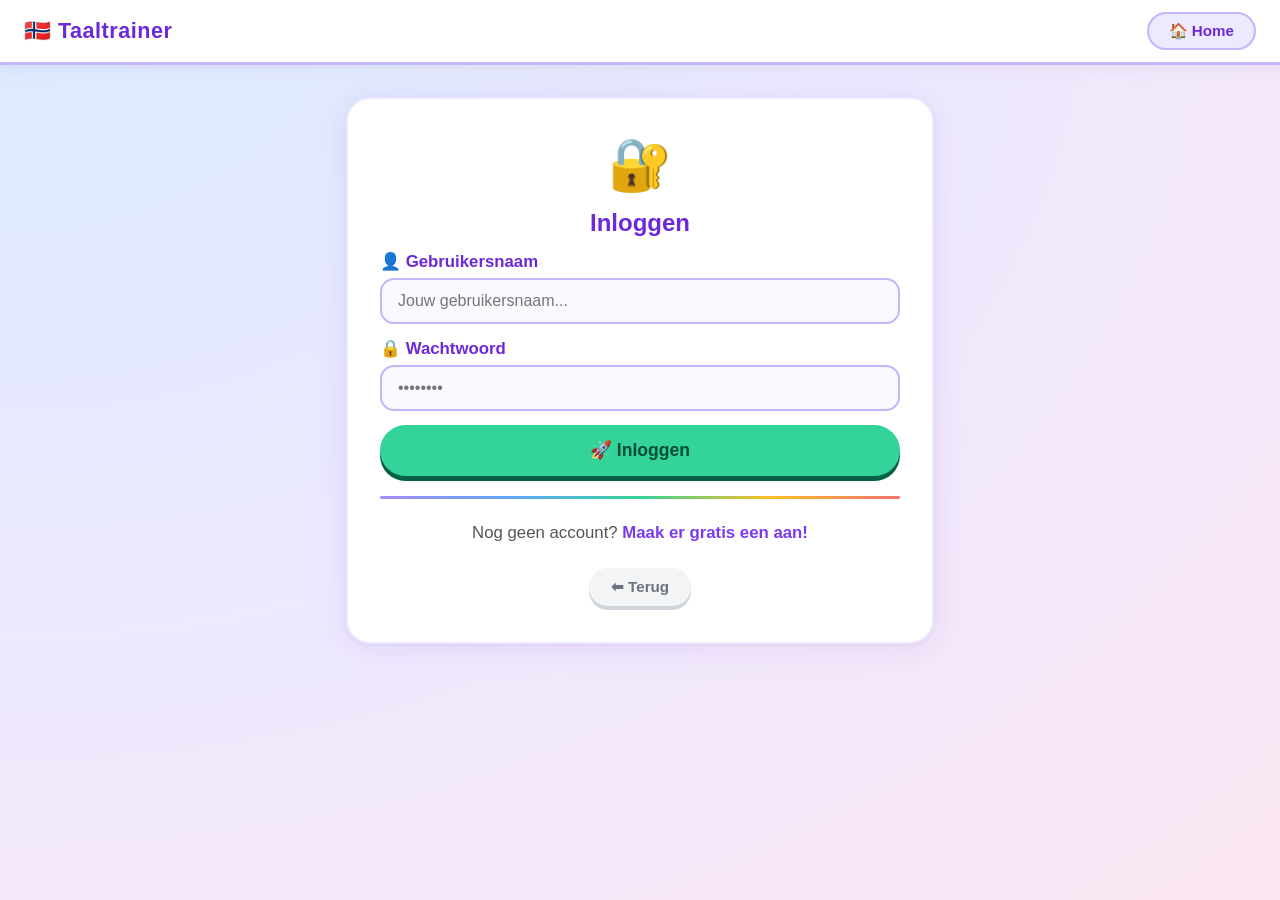
==== Website/noorse-taaltrainer/pages/login.html @ 0bba7669 "Website + Database bestand op github" ====
﻿<!DOCTYPE html>
<html lang="nl">
<head>
    <meta charset="UTF-8">
    <meta name="viewport" content="width=device-width, initial-scale=1.0">
    <title>Inloggen - Noorse Taaltrainer</title>
    <link rel="stylesheet" href="../css/style.css">
</head>
<body>
    <nav class="topbar">
        <a href="index.html" class="topbar-logo">🇳🇴 Taaltrainer</a>
        <a href="index.html" class="topbar-btn">🏠 Home</a>
    </nav>
    <div class="page">
        <div class="card">
            <span class="emoji-big">🔐</span>
            <h2 class="text-center">Inloggen</h2>
            <div id="fout-msg" class="feedback wrong" style="display:none;font-size:1em;width:100%;margin-top:0;"></div>
            <form action="../php/login.php" method="post">
                <label for="username">👤 Gebruikersnaam</label>
                <input type="text" id="username" name="username" placeholder="Jouw gebruikersnaam..." required>
                <label for="password">🔒 Wachtwoord</label>
                <input type="password" id="password" name="password" placeholder="••••••••" required>
                <button type="submit" class="btn btn-green mt">🚀 Inloggen</button>
            </form>
            <script>
                var fout = new URLSearchParams(window.location.search).get('fout');
                if (fout) {
                    var el = document.getElementById('fout-msg');
                    el.textContent = '⚠️ ' + fout;
                    el.style.display = 'block';
                }
            </script>
            <hr class="divider">
            <p class="text-center">Nog geen account? <a href="register.html">Maak er gratis een aan!</a></p>
            <a href="index.html" class="btn-back">⬅ Terug</a>
        </div>
    </div>
</body>
</html>
---- Website/noorse-taaltrainer/css/style.css ----
﻿
*, *::before, *::after { box-sizing: border-box; margin: 0; padding: 0; }

body {
    font-family: 'Comic Sans MS', 'Comic Sans', cursive, sans-serif;
    background: #eef2ff;
    background-image: radial-gradient(ellipse at top left, #dbeafe 0%, #ede9fe 50%, #fce7f3 100%);
    background-attachment: fixed;
    min-height: 100vh;
}

.topbar {
    position: sticky; top: 0; z-index: 100;
    width: 100%;
    background: #fff;
    padding: 12px 24px;
    display: flex; align-items: center; justify-content: space-between;
    box-shadow: 0 2px 16px rgba(100, 80, 180, 0.10);
    border-bottom: 3px solid #c4b5fd;
}
.topbar-logo {
    font-size: 1.35em; font-weight: bold;
    color: #6d28d9; text-decoration: none; letter-spacing: 0.5px;
}
.topbar-logo:hover { color: #f97316; }
.topbar-btn {
    background: #ede9fe;
    color: #6d28d9; border: 2px solid #c4b5fd;
    padding: 8px 20px; border-radius: 50px;
    font-family: inherit; font-size: 0.95em; font-weight: bold;
    cursor: pointer; text-decoration: none; display: inline-block;
    transition: background 0.15s, transform 0.1s;
}
.topbar-btn:hover {
    background: #ddd6fe; transform: translateY(-2px);
    color: #5b21b6; text-decoration: none;
}

.page {
    max-width: 620px; margin: 0 auto;
    padding: 32px 16px 64px;
}

.card, .container {
    background: #fff; border-radius: 24px;
    padding: 36px 32px; position: relative;
    box-shadow: 0 4px 32px rgba(109, 40, 217, 0.10), 0 1px 4px rgba(0,0,0,0.06);
    border: 2px solid #ede9fe;
}

h1 {
    color: #6d28d9; font-size: 2em; text-align: center;
    margin-bottom: 8px;
}
h2 {
    color: #6d28d9; font-size: 1.5em;
    margin-bottom: 14px;
}
p { color: #555; line-height: 1.7; font-size: 1.05em; margin-bottom: 6px; }
a { color: #7c3aed; font-weight: bold; text-decoration: none; }
a:hover { color: #f97316; text-decoration: underline; }
.text-center { text-align: center; }
.emoji-big { font-size: 3.2em; text-align: center; display: block; margin: 0 auto 14px; }
.mt { margin-top: 14px; }

.divider {
    height: 3px; border: none; border-radius: 2px; margin: 20px 0;
    background: linear-gradient(90deg, #a78bfa, #60a5fa, #34d399, #fbbf24, #f87171);
}

.btn {
    display: block; width: 100%;
    padding: 15px 24px; border-radius: 50px; border: none;
    font-family: inherit; font-size: 1.1em; font-weight: bold;
    cursor: pointer; text-align: center; text-decoration: none;
    margin-top: 14px; line-height: 1.2;
    transition: transform 0.12s, box-shadow 0.12s;
}
.btn:hover { transform: translateY(-3px); text-decoration: none; }
.btn:active { transform: translateY(2px); }

.btn-yellow { background: #fbbf24; color: #451a03; box-shadow: 0 5px 0 #b45309; }
.btn-yellow:hover { box-shadow: 0 7px 0 #b45309; color: #451a03; }

.btn-blue { background: #60a5fa; color: #1e3a5f; box-shadow: 0 5px 0 #1d4ed8; }
.btn-blue:hover { box-shadow: 0 7px 0 #1d4ed8; color: #1e3a5f; }

.btn-green { background: #34d399; color: #064e3b; box-shadow: 0 5px 0 #065f46; }
.btn-green:hover { box-shadow: 0 7px 0 #065f46; color: #064e3b; }

.btn-purple { background: #a78bfa; color: #2e1065; box-shadow: 0 5px 0 #6d28d9; }
.btn-purple:hover { box-shadow: 0 7px 0 #6d28d9; color: #2e1065; }

.btn-pink { background: #f9a8d4; color: #500724; box-shadow: 0 5px 0 #be185d; }
.btn-pink:hover { box-shadow: 0 7px 0 #be185d; color: #500724; }

.btn-back {
    display: block; width: fit-content; margin: 20px auto 0;
    background: #f3f4f6; color: #6b7280; box-shadow: 0 4px 0 #d1d5db;
    padding: 10px 22px; border-radius: 50px; border: none;
    font-family: inherit; font-size: 0.95em; font-weight: bold;
    cursor: pointer; text-align: center; text-decoration: none;
    transition: transform 0.12s, box-shadow 0.12s;
}
.btn-back:hover { transform: translateY(-2px); box-shadow: 0 6px 0 #d1d5db; color: #374151; text-decoration: none; }

.button, a.button, .home-button, a.home-button {
    display: block; width: fit-content;
    padding: 13px 28px; border-radius: 50px; border: none;
    font-family: inherit; font-size: 1.05em; font-weight: bold;
    cursor: pointer; text-align: center; text-decoration: none;
    margin: 12px auto 0 auto;
    background: #fbbf24; color: #451a03; box-shadow: 0 5px 0 #b45309;
    transition: transform 0.12s, box-shadow 0.12s;
}
.button:hover, a.button:hover, .home-button:hover, a.home-button:hover {
    transform: translateY(-3px); box-shadow: 0 7px 0 #b45309;
    color: #451a03; text-decoration: none;
}

label {
    display: block; font-weight: bold; color: #6d28d9;
    margin: 14px 0 6px; font-size: 1.05em;
}
input[type="text"], input[type="email"], input[type="password"], select {
    width: 100%; padding: 12px 16px;
    border: 2px solid #c4b5fd; border-radius: 14px;
    font-family: inherit; font-size: 1em; background: #faf9ff;
    outline: none; box-sizing: border-box;
    transition: border 0.2s, box-shadow 0.2s;
}
input:focus, select:focus {
    border-color: #7c3aed; box-shadow: 0 0 0 3px #c4b5fd55; background: white;
}
input[readonly] { background: #f0f4f8; color: #666; border-color: #dde2e8; }

.question-box {
    background: #f5f3ff;
    border: 2px solid #c4b5fd; border-radius: 18px;
    padding: 22px 24px; margin: 20px 0; text-align: center;
}
.question-text {
    font-size: 1.45em; font-weight: bold; color: #6d28d9; margin: 0;
}

.mc-grid {
    display: grid; grid-template-columns: 1fr 1fr;
    gap: 16px; margin: 20px auto; max-width: 460px;
}
.mc-option {
    display: flex; align-items: center; justify-content: center;
    min-height: 100px; border-radius: 20px; border: 2px solid;
    cursor: pointer; font-size: 1.15em; font-family: inherit;
    font-weight: bold; text-align: center; padding: 12px;
    position: relative; transition: transform 0.15s, box-shadow 0.15s;
}
.mc-option:nth-child(1) { background: #fffbeb; border-color: #fbbf24; box-shadow: 0 4px 0 #b45309; color: #451a03; }
.mc-option:nth-child(2) { background: #eff6ff; border-color: #60a5fa; box-shadow: 0 4px 0 #1d4ed8; color: #1e3a5f; }
.mc-option:nth-child(3) { background: #ecfdf5; border-color: #34d399; box-shadow: 0 4px 0 #065f46; color: #064e3b; }
.mc-option:nth-child(4) { background: #fdf4ff; border-color: #e879f9; box-shadow: 0 4px 0 #a21caf; color: #500724; }
.mc-option input[type="radio"] {
    position: absolute; opacity: 0;
    width: 100%; height: 100%; cursor: pointer; top: 0; left: 0; margin: 0;
}
.mc-option:hover { transform: translateY(-4px) scale(1.03); }
.mc-option.selected {
    border-color: #7c3aed !important;
    background: #ede9fe !important;
    box-shadow: 0 0 0 4px #c4b5fd, 0 4px 0 #6d28d9 !important;
    transform: scale(1.05) !important; z-index: 3; color: #2e1065 !important;
}
.mc-label { pointer-events: none; z-index: 2; }

.feedback {
    text-align: center; font-size: 1.5em; font-weight: bold;
    padding: 16px 24px; border-radius: 18px; border: 2px solid;
    margin: 20px auto 0; display: block; max-width: 380px;
}
.feedback.good {
    color: #065f46; background: #d1fae5;
    border-color: #34d399; animation: pop-good 0.45s cubic-bezier(.68,-0.55,.27,1.55);
}
.feedback.wrong {
    color: #7f1d1d; background: #fee2e2;
    border-color: #f87171; animation: shake-wrong 0.45s ease;
}
@keyframes pop-good {
    0%  { transform: scale(0.7); opacity: 0; }
    60% { transform: scale(1.12); }
    100%{ transform: scale(1); opacity: 1; }
}
@keyframes shake-wrong {
    0%,100%{ transform: translateX(0); }
    20%    { transform: translateX(-9px); }
    40%    { transform: translateX(9px); }
    60%    { transform: translateX(-9px); }
    80%    { transform: translateX(9px); }
}

.progress-bar {
    width: 100%; height: 22px;
    background: linear-gradient(90deg, #a78bfa, #60a5fa, #34d399, #fbbf24, #f87171);
    border-radius: 11px; margin: 14px 0 6px;
    box-shadow: inset 0 2px 4px rgba(0,0,0,0.08);
    overflow: hidden; position: relative;
}
.progress-fill {
    position: absolute; right: 0; top: 0; height: 100%;
    background: rgba(255,255,255,0.5); border-radius: 0 11px 11px 0;
    transition: width 0.6s;
}
.progress-label { text-align: center; font-size: 0.85em; color: #9ca3af; margin-bottom: 10px; }

.stars { text-align: center; font-size: 2em; letter-spacing: 4px; margin: 8px 0 14px; display: block; }
.star { filter: drop-shadow(0 1px 3px #fbbf24aa); }

.stat-row { display: flex; gap: 14px; margin: 14px 0; }
.stat-box {
    flex: 1; text-align: center;
    background: #f5f3ff;
    border: 2px solid #ddd6fe; border-radius: 16px; padding: 14px 8px;
}
.stat-value { font-size: 1.7em; font-weight: bold; color: #6d28d9; }
.stat-label { font-size: 0.8em; color: #9ca3af; margin-top: 4px; }

.score-big {
    text-align: center; font-size: 3.2em; font-weight: bold; color: #6d28d9;
    margin: 10px 0;
}
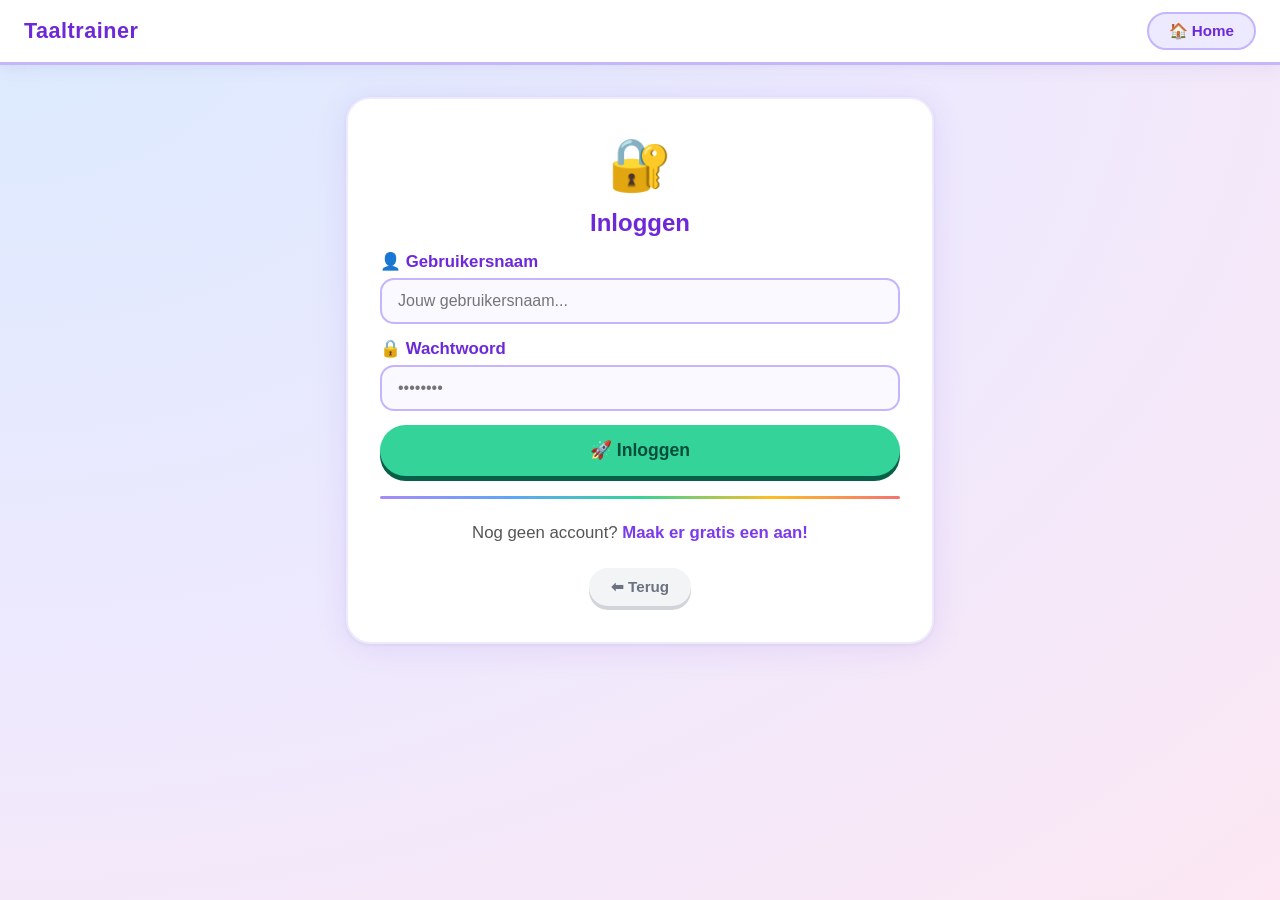
==== commit 3f8d51d1: "veranderingen" ====
--- a/Website/noorse-taaltrainer/pages/login.html
+++ b/Website/noorse-taaltrainer/pages/login.html
@@ -8,7 +8,7 @@
 </head>
 <body>
     <nav class="topbar">
-        <a href="index.html" class="topbar-logo">🇳🇴 Taaltrainer</a>
+        <a href="index.html" class="topbar-logo">Taaltrainer</a>
         <a href="index.html" class="topbar-btn">🏠 Home</a>
     </nav>
     <div class="page">
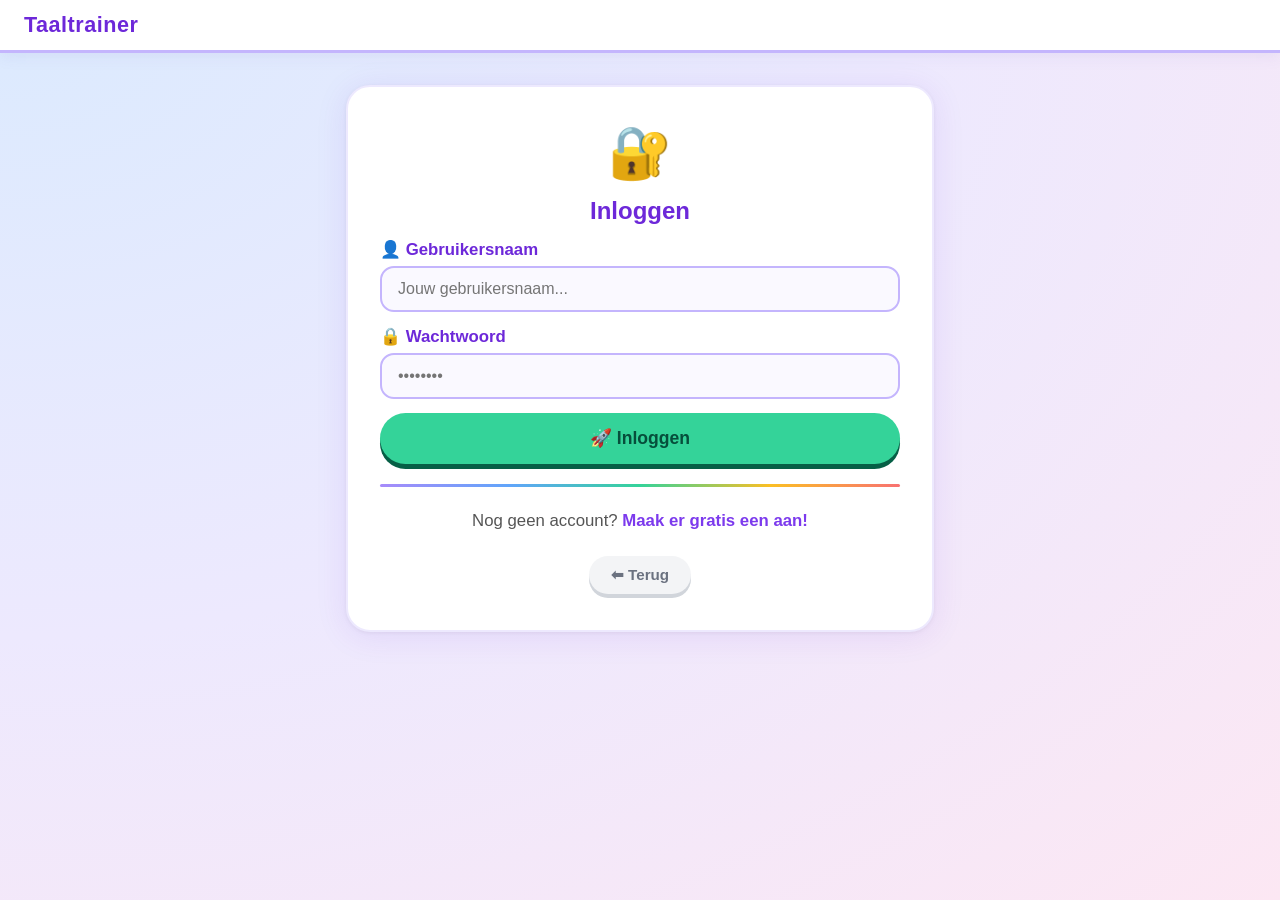
==== commit 61e56dda: "Home en Taaltrainer link weggehaald van login en register" ====
--- a/Website/noorse-taaltrainer/pages/login.html
+++ b/Website/noorse-taaltrainer/pages/login.html
@@ -8,8 +8,7 @@
 </head>
 <body>
     <nav class="topbar">
-        <a href="index.html" class="topbar-logo">Taaltrainer</a>
-        <a href="index.html" class="topbar-btn">🏠 Home</a>
+        <a class="topbar-logo">Taaltrainer</a>
     </nav>
     <div class="page">
         <div class="card">
--- a/Website/noorse-taaltrainer/css/style.css
+++ b/Website/noorse-taaltrainer/css/style.css
@@ -227,3 +227,13 @@
     text-align: center; font-size: 3.2em; font-weight: bold; color: #6d28d9;
     margin: 10px 0;
 }
+
+.mc-option.correct {
+    background: #d4edda;
+    border: 2px solid #28a745;
+}
+
+.mc-option.wrong {
+    background: #f8d7da;
+    border: 2px solid #dc3545;
+}
